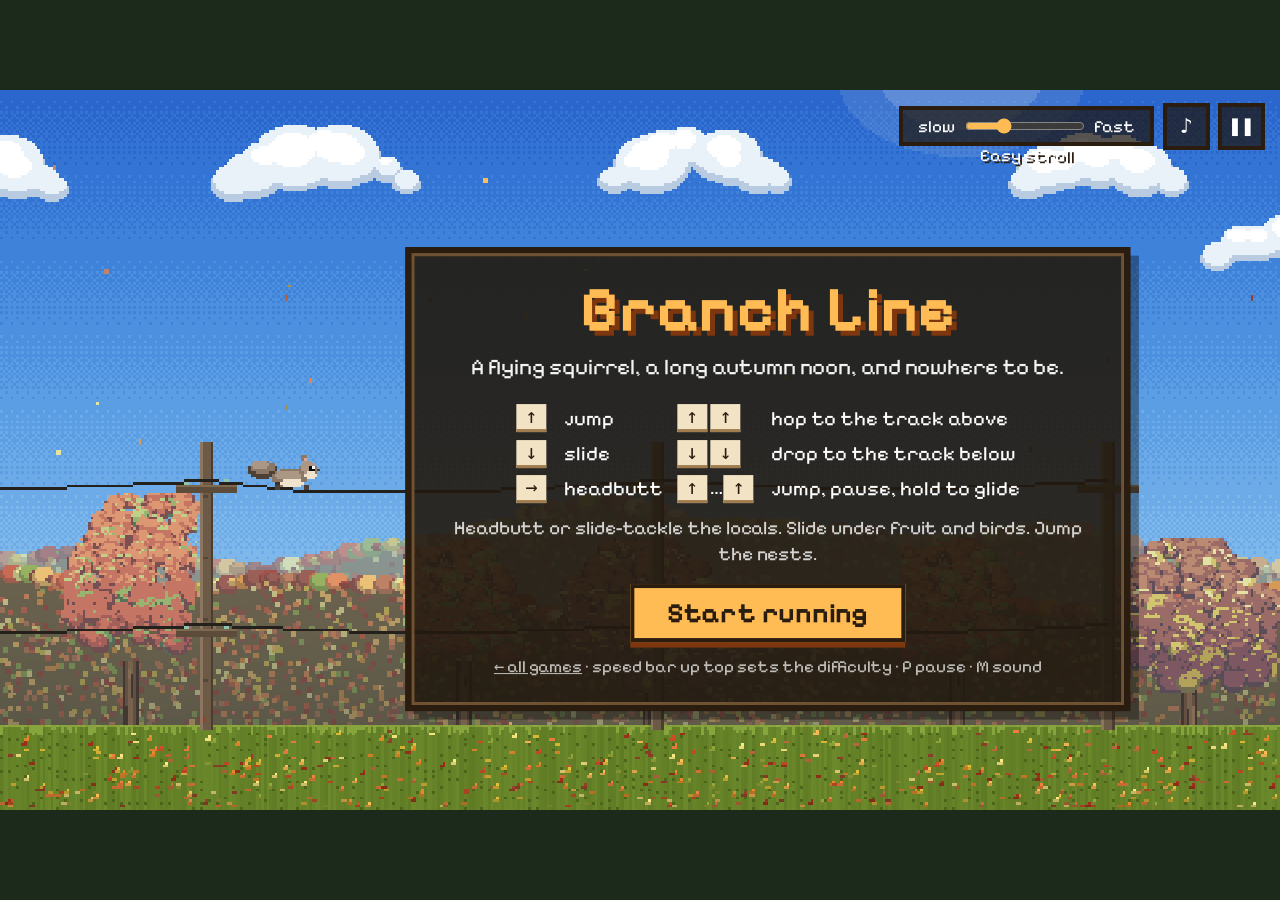
==== branch-line/index.html @ fb57d415 "Side-Scroll Arcade: gallery with Clump Quest and Branch Line Each game lives in its own folder; shar" ====
<!doctype html>
<html lang="en">
<head>
<meta charset="utf-8">
<meta name="viewport" content="width=device-width, initial-scale=1, viewport-fit=cover, user-scalable=no">
<title>Branch Line</title>
<link rel="icon" href="data:,">
<link rel="preconnect" href="https://fonts.googleapis.com">
<link rel="preconnect" href="https://fonts.gstatic.com" crossorigin>
<link href="https://fonts.googleapis.com/css2?family=Pixelify+Sans:wght@400;600;700&display=swap" rel="stylesheet">
<link rel="stylesheet" href="../shared/portrait.css">
<link rel="stylesheet" href="style.css">
</head>
<body>
<div id="wrap">
  <canvas id="c" width="480" height="270"></canvas>
  <div id="score" class="hidden">0 m</div>

  <div id="topbar">
    <label id="diffbar">
      <span class="end">slow</span>
      <input id="diff" type="range" min="0" max="100" value="30" aria-label="Speed">
      <span class="end">fast</span>
      <output id="diffName"></output>
    </label>
    <button id="btnMute" title="Sound (M)" aria-label="Toggle sound">♪</button>
    <button id="btnPause" title="Pause (P)" aria-label="Pause">❚❚</button>
  </div>

  <div id="touch">
    <div class="pad left"><button id="tUp" aria-label="Jump">▲</button><button id="tDown" aria-label="Slide">▼</button></div>
    <div class="pad right"><button id="tRight" aria-label="Headbutt">▶</button></div>
  </div>

  <div id="title" class="panel">
    <h1>Branch Line</h1>
    <p class="tag">A flying squirrel, a long autumn noon, and nowhere to be.</p>
    <table class="keys">
      <tr><td><kbd>↑</kbd></td><td>jump</td><td><kbd>↑</kbd><kbd>↑</kbd></td><td>hop to the track above</td></tr>
      <tr><td><kbd>↓</kbd></td><td>slide</td><td><kbd>↓</kbd><kbd>↓</kbd></td><td>drop to the track below</td></tr>
      <tr><td><kbd>→</kbd></td><td>headbutt</td><td><kbd>↑</kbd>…<kbd>↑</kbd></td><td>jump, pause, hold to glide</td></tr>
    </table>
    <p class="tag small">Headbutt or slide-tackle the locals. Slide under fruit and birds. Jump the nests.</p>
    <button id="btnStart" class="big">Start running</button>
    <p class="fine"><a href="../">← all games</a> · speed bar up top sets the difficulty · P pause · M sound</p>
  </div>

  <div id="pause" class="panel small hidden">
    <h2>Paused</h2>
    <button id="btnResume" class="big">Resume</button>
    <button id="btnRestart" class="plain">Start over</button>
  </div>

  <div id="over" class="panel small hidden">
    <h2>Out of acorns</h2>
    <p id="stats" class="tag"></p>
    <button id="btnRetry" class="big">Run again</button>
    <p class="fine">Too quick? Slide the speed bar toward slow.</p>
  </div>
</div>
<div id="rotate">
  <div class="phone">📱</div>
  <h2>Turn your phone sideways</h2>
  <p>Branch Line needs landscape. It's made for a keyboard's arrow keys, but the on-screen buttons work too.</p>
</div>
<script type="module" src="js/main.js"></script>
</body>
</html>
---- shared/portrait.css ----
/* "Turn your phone sideways" card for 16:9 games. Each game supplies the #rotate markup. */
#rotate {
  display: none; position: fixed; inset: 0; z-index: 10; padding: 2em; text-align: center;
  background: var(--rotate-bg, #120d1c); color: #fff;
  flex-direction: column; align-items: center; justify-content: center; font-size: 18px;
}
#rotate .phone { font-size: 4em; animation: rotate-tip 2.4s ease-in-out infinite; }
#rotate h2 { color: var(--rotate-accent, #ffd23f); margin: .6em 0 .3em; }
#rotate p { margin: 0; max-width: 20em; opacity: .85; line-height: 1.5; }
@keyframes rotate-tip { 0%, 30% { transform: rotate(0); } 60%, 100% { transform: rotate(-90deg); } }
@media (orientation: portrait) and (max-width: 700px) { #rotate { display: flex; } }
---- branch-line/style.css ----
* { box-sizing: border-box; }
html, body {
  margin: 0; height: 100%; background: #1b2a1a; overflow: hidden; color: #fff;
  font-family: "Pixelify Sans", ui-monospace, monospace;
  -webkit-user-select: none; user-select: none; touch-action: none;
}
body { display: flex; align-items: center; justify-content: center; --rotate-bg: #1b2a1a; --rotate-accent: #ffbc55; }
#wrap { position: relative; }
canvas { display: block; width: 100%; height: 100%; image-rendering: pixelated; image-rendering: crisp-edges; }
.hidden { display: none !important; }

/* Sized in em; main.js sets #wrap's font-size to 8 game-pixels' worth. */
.box { background: rgba(28, 22, 14, .72); border: .25em solid #2a1d10; box-shadow: inset 0 0 0 .12em rgba(255,255,255,.12); }
#score { position: absolute; top: .55em; left: 50%; transform: translateX(-50%); font-size: 1.5em; font-weight: 700; text-shadow: .1em .1em 0 #2a1d10; }
#topbar { position: absolute; top: .6em; right: .7em; display: flex; align-items: center; gap: .4em; }
#diffbar { display: flex; align-items: center; gap: .45em; position: relative; padding: .25em .7em; background: rgba(28,22,14,.72); border: .2em solid #2a1d10; }
#diffbar .end { font-size: .8em; }
#diffName { position: absolute; top: 100%; left: 0; right: 0; margin-top: .2em; text-align: center; font-size: .8em; text-shadow: .1em .1em 0 #2a1d10; }
#diff { width: 9em; accent-color: #ffbc55; margin: 0; cursor: pointer; }
#topbar button { width: 2.2em; height: 2.2em; border: .2em solid #2a1d10; background: rgba(28,22,14,.72); color: #fff; font: inherit; cursor: pointer; padding: 0; }
#topbar button.off { opacity: .4; text-decoration: line-through; }

.panel {
  position: absolute; left: 50%; top: 54%; transform: translate(-50%, -50%); width: 34em; max-width: 92%;
  padding: 1.2em 1.6em 1.3em; text-align: center; background: rgba(34, 26, 16, .9); border: .3em solid #2a1d10;
  box-shadow: inset 0 0 0 .15em #6e5232, .4em .4em 0 rgba(0,0,0,.35);
}
.panel.small { width: 24em; }
#title { left: 60%; } /* leave the squirrel visible */
h1 { margin: 0; font-size: 3em; line-height: 1; color: #ffbc55; text-shadow: .08em .08em 0 #7e360e; }
h2 { margin: 0 0 .5em; font-size: 1.9em; color: #ffbc55; }
.tag { margin: .4em 0 .8em; font-size: 1.05em; line-height: 1.4; opacity: .95; }
.tag.small { font-size: .9em; opacity: .8; }
.fine { margin: .8em 0 0; font-size: .8em; opacity: .7; }
.fine a { color: inherit; }
.keys { margin: 0 auto .4em; border-collapse: collapse; font-size: .95em; text-align: left; }
.keys td { padding: .18em .35em; }
kbd { display: inline-block; min-width: 1.5em; padding: 0 .3em; margin-right: .15em; text-align: center; font: inherit; color: #2a1d10; background: #f2e3c4; border-bottom: .18em solid #a07c4e; }
button.big { font: inherit; font-size: 1.3em; font-weight: 700; color: #2a1d10; background: #ffbc55; border: .15em solid #2a1d10; box-shadow: 0 .2em 0 #7e360e; padding: .3em 1.2em; cursor: pointer; }
button.big:active { transform: translateY(.15em); box-shadow: none; }
button.plain { display: block; margin: .9em auto 0; font: inherit; color: #fff; background: none; border: 0; text-decoration: underline; cursor: pointer; opacity: .8; }

#touch { display: none; }
@media (pointer: coarse) {
  #touch { display: block; }
  #touch .pad { position: absolute; bottom: 1em; display: flex; flex-direction: column; gap: .6em; }
  #touch .left { left: 1em; }
  #touch .right { right: 1em; }
  #touch button { width: 4.4em; height: 4.4em; font-size: 1.2em; color: #fff; background: rgba(28,22,14,.45); border: .2em solid rgba(255,255,255,.5); border-radius: 50%; touch-action: none; }
}
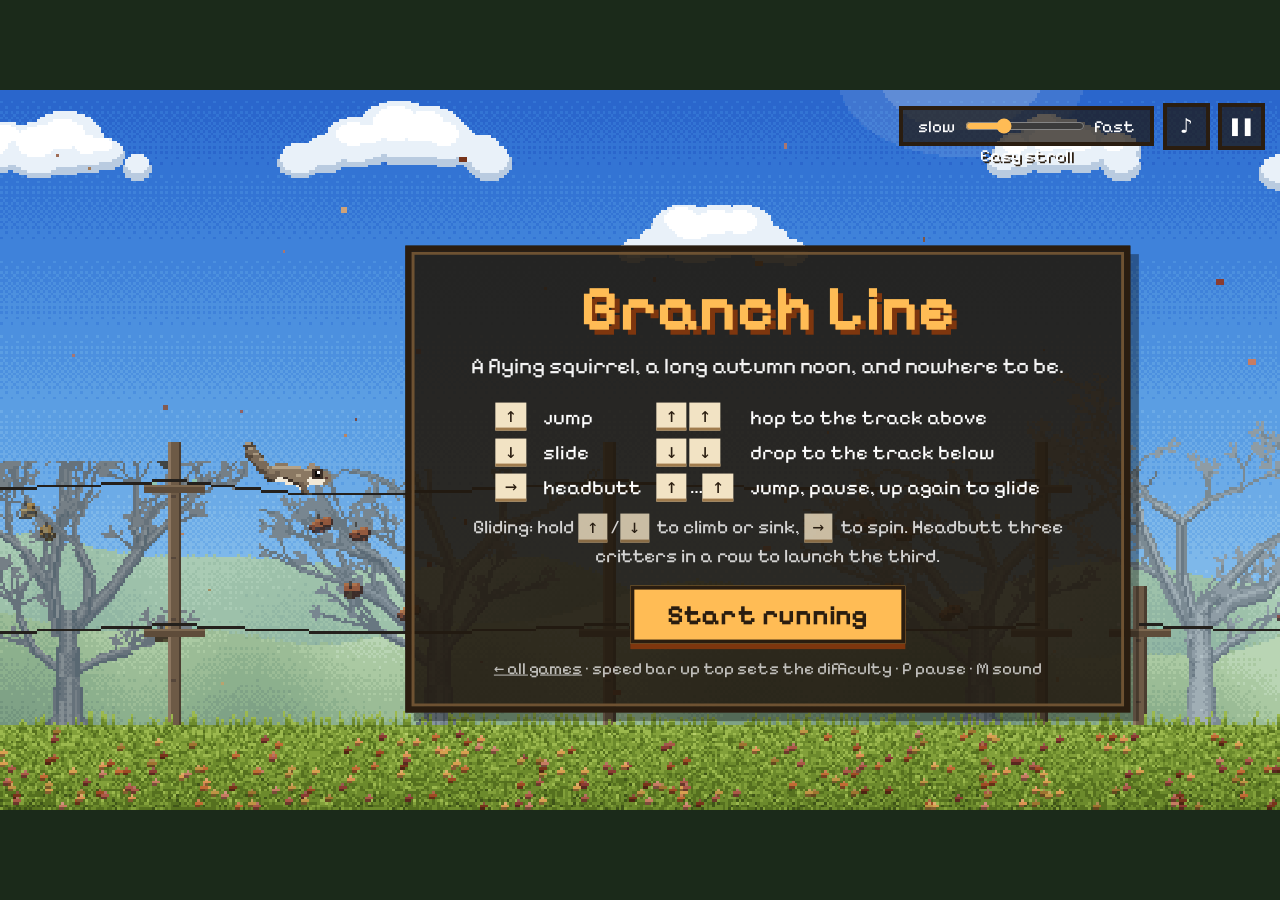
==== commit 9ef0f6f2: "Branch Line round 2: Michigan oaks and wildlife, golden eagle, glide spin - Bare Michigan oaks (red," ====
--- a/branch-line/index.html
+++ b/branch-line/index.html
@@ -15,6 +15,7 @@
 <div id="wrap">
   <canvas id="c" width="480" height="270"></canvas>
   <div id="score" class="hidden">0 m</div>
+  <div id="toast" class="hidden"></div>
 
   <div id="topbar">
     <label id="diffbar">
@@ -38,9 +39,9 @@
     <table class="keys">
       <tr><td><kbd>↑</kbd></td><td>jump</td><td><kbd>↑</kbd><kbd>↑</kbd></td><td>hop to the track above</td></tr>
       <tr><td><kbd>↓</kbd></td><td>slide</td><td><kbd>↓</kbd><kbd>↓</kbd></td><td>drop to the track below</td></tr>
-      <tr><td><kbd>→</kbd></td><td>headbutt</td><td><kbd>↑</kbd>…<kbd>↑</kbd></td><td>jump, pause, hold to glide</td></tr>
+      <tr><td><kbd>→</kbd></td><td>headbutt</td><td><kbd>↑</kbd>…<kbd>↑</kbd></td><td>jump, pause, up again to glide</td></tr>
     </table>
-    <p class="tag small">Headbutt or slide-tackle the locals. Slide under fruit and birds. Jump the nests.</p>
+    <p class="tag small">Gliding: hold <kbd>↑</kbd>/<kbd>↓</kbd> to climb or sink, <kbd>→</kbd> to spin. Headbutt three critters in a row to launch the third.</p>
     <button id="btnStart" class="big">Start running</button>
     <p class="fine"><a href="../">← all games</a> · speed bar up top sets the difficulty · P pause · M sound</p>
   </div>
--- a/branch-line/style.css
+++ b/branch-line/style.css
@@ -12,6 +12,7 @@
 /* Sized in em; main.js sets #wrap's font-size to 8 game-pixels' worth. */
 .box { background: rgba(28, 22, 14, .72); border: .25em solid #2a1d10; box-shadow: inset 0 0 0 .12em rgba(255,255,255,.12); }
 #score { position: absolute; top: .55em; left: 50%; transform: translateX(-50%); font-size: 1.5em; font-weight: 700; text-shadow: .1em .1em 0 #2a1d10; }
+#toast { position: absolute; top: 4.2em; left: 50%; transform: translateX(-50%); padding: .3em .9em; font-size: 1.2em; font-weight: 700; color: #ffe28a; background: rgba(28,22,14,.72); border: .2em solid #2a1d10; white-space: nowrap; }
 #topbar { position: absolute; top: .6em; right: .7em; display: flex; align-items: center; gap: .4em; }
 #diffbar { display: flex; align-items: center; gap: .45em; position: relative; padding: .25em .7em; background: rgba(28,22,14,.72); border: .2em solid #2a1d10; }
 #diffbar .end { font-size: .8em; }
